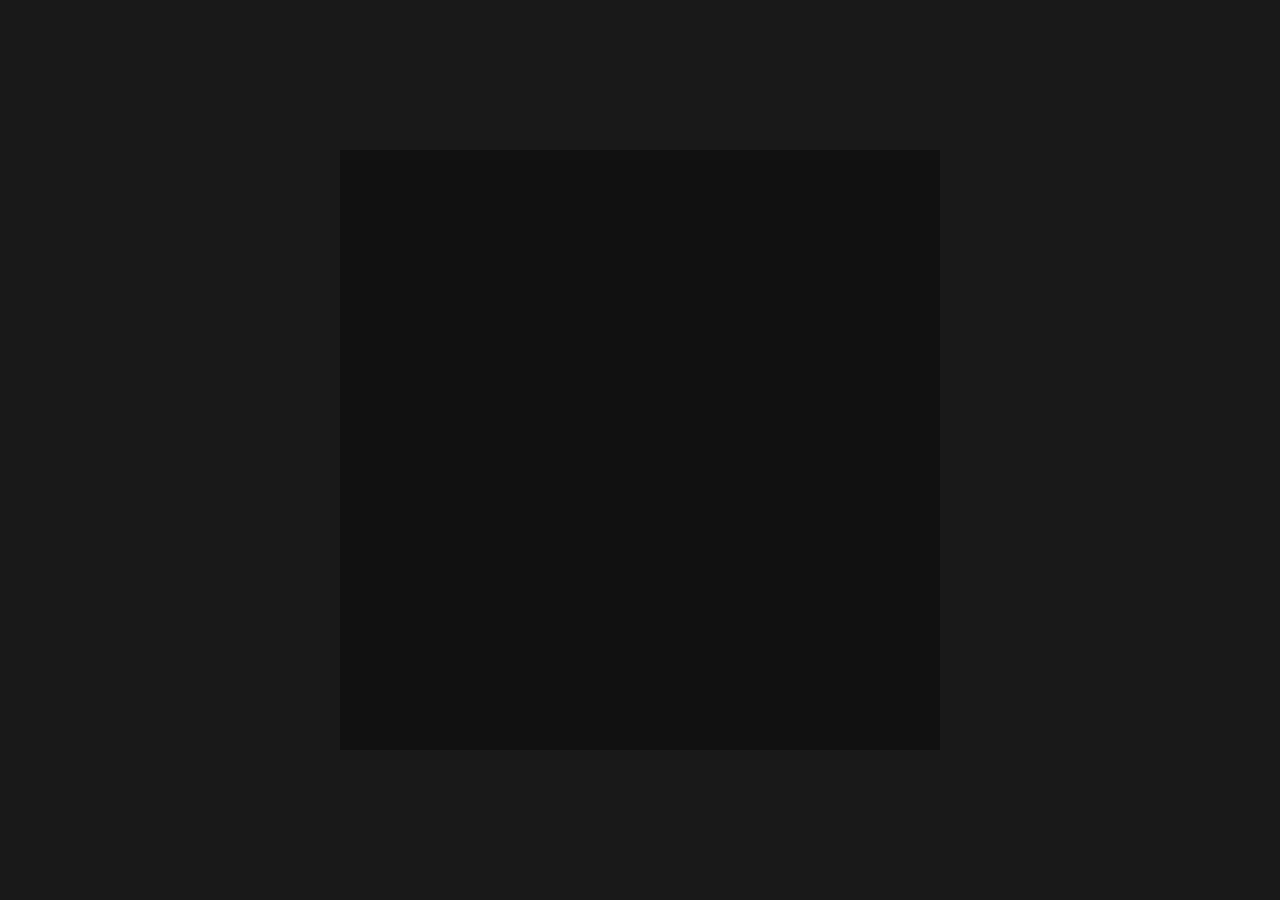
==== jogo-da-cobrinha/index.html @ ab2368f2 "Adicionando o CSS do jogo" ====
<!DOCTYPE html>
<html lang="en">
<head>
  <meta charset="UTF-8">
  <meta name="viewport" content="width=device-width, initial-scale=1.0">
  <title>Snake Game</title>
  <link rel="preconnect" href="https://fonts.googleapis.com">
  <link rel="preconnect" href="https://fonts.gstatic.com" crossorigin>
  <link href="https://fonts.googleapis.com/css2?family=Poppins:ital,wght@0,100;0,200;0,300;0,400;0,500;0,600;0,700;0,800;0,900;1,100;1,200;1,300;1,400;1,500;1,600;1,700;1,800;1,900&display=swap" rel="stylesheet">
  <link rel="stylesheet" href="./css/style.css">
</head>
<body>
  <canvas width="600" height="600"></canvas>

  <script src="./js/script.js"></script>
</body>
</html>
---- jogo-da-cobrinha/css/style.css ----
* {
  margin: 0;
  padding: 0;
  box-sizing: border-box;
  font-family: "Poppins", sans-serif;
}

body {
  background-color: #191919;
  display: flex;
  min-height: 100vh;
  align-items: center;
  justify-content: center;
  color: white;
  flex-direction: column;
}

canvas {
  background-color: #111;
}
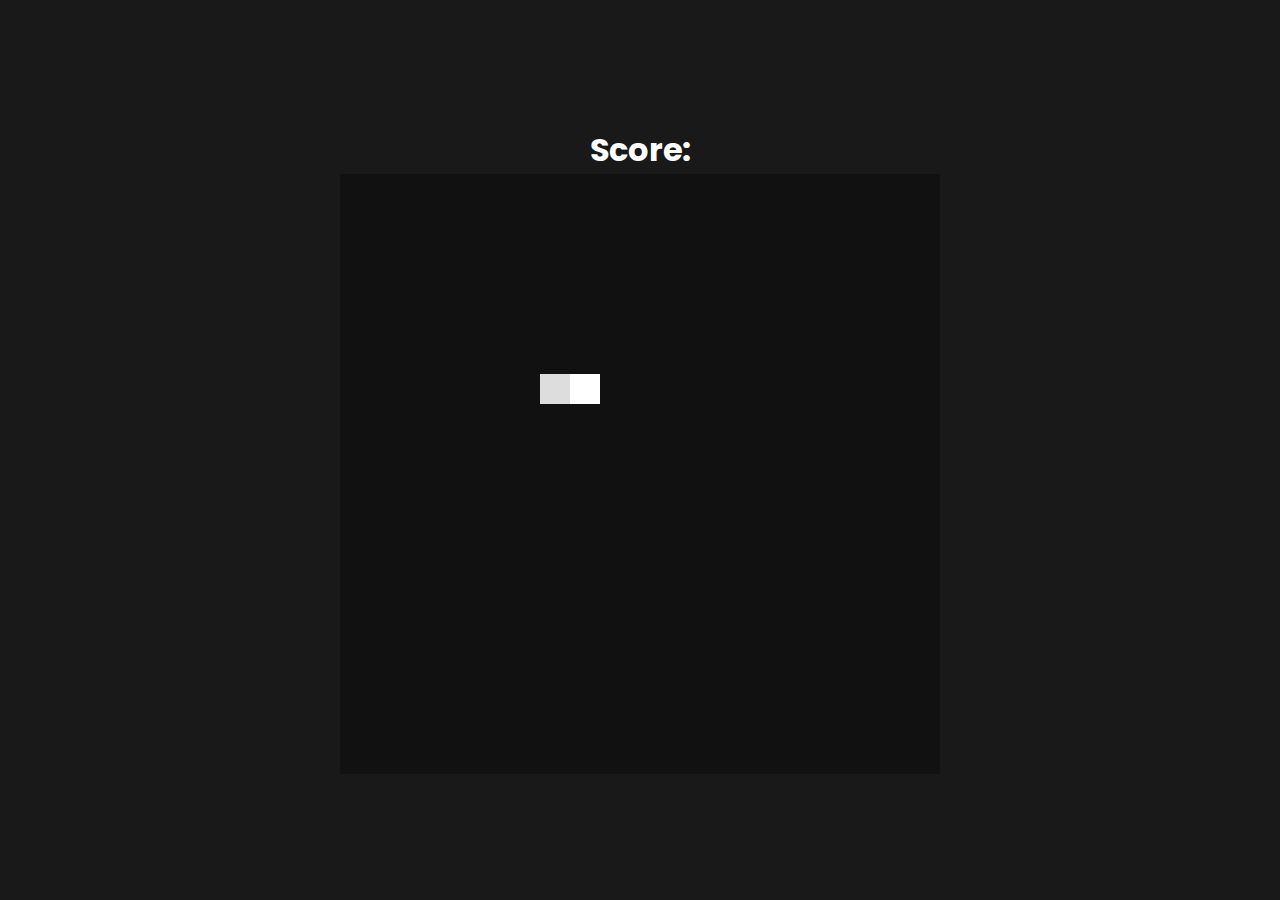
==== commit c0dd04e5: "Adicionando o score" ====
--- a/jogo-da-cobrinha/index.html
+++ b/jogo-da-cobrinha/index.html
@@ -10,6 +10,7 @@
   <link rel="stylesheet" href="./css/style.css">
 </head>
 <body>
+  <h1>Score:</h1>
   <canvas width="600" height="600"></canvas>
 
   <script src="./js/script.js"></script>
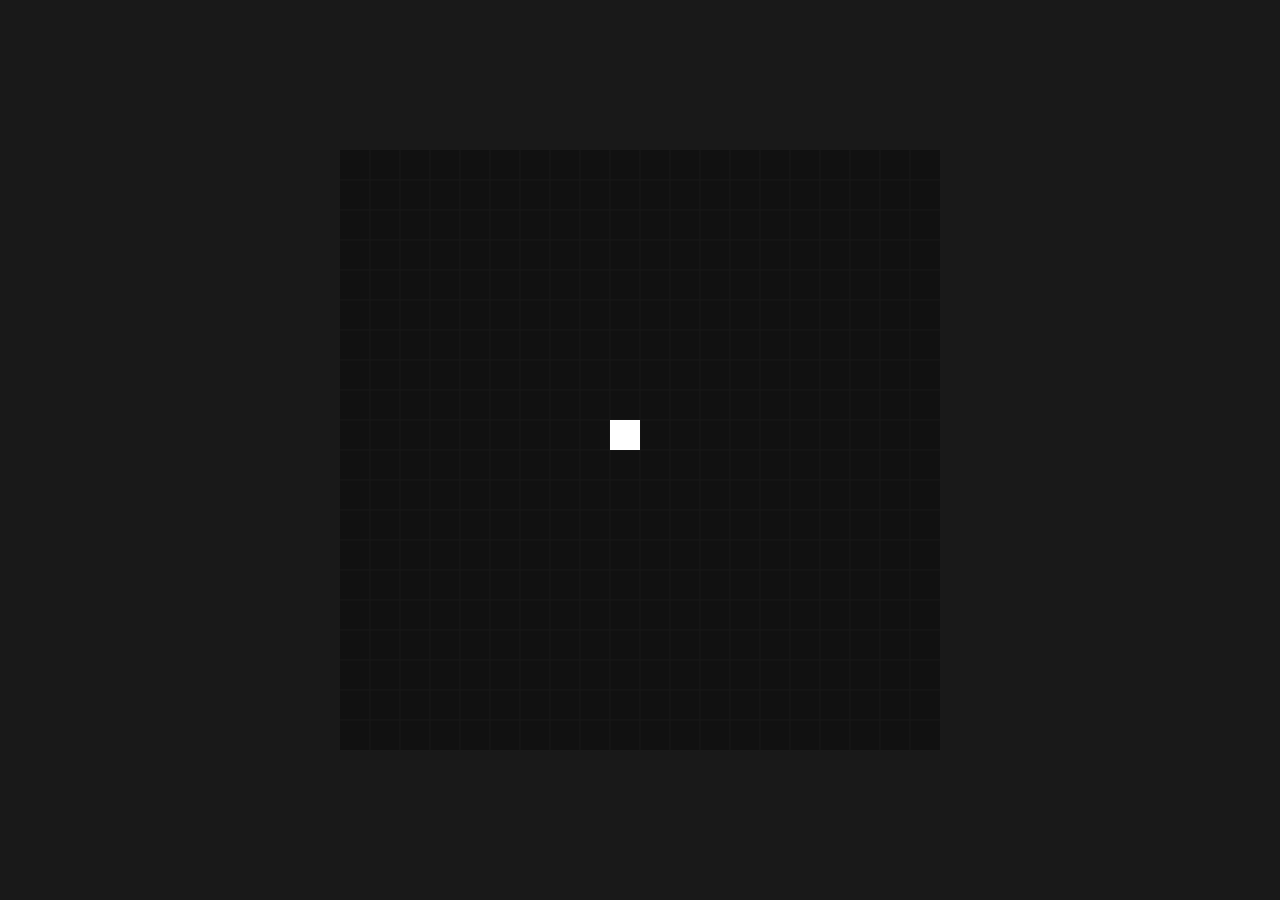
==== commit dfa13f34: "Fazendo o grid do jogo com JavaScript" ====
--- a/jogo-da-cobrinha/index.html
+++ b/jogo-da-cobrinha/index.html
@@ -10,7 +10,7 @@
   <link rel="stylesheet" href="./css/style.css">
 </head>
 <body>
-  <h1>Score:</h1>
+  
   <canvas width="600" height="600"></canvas>
 
   <script src="./js/script.js"></script>
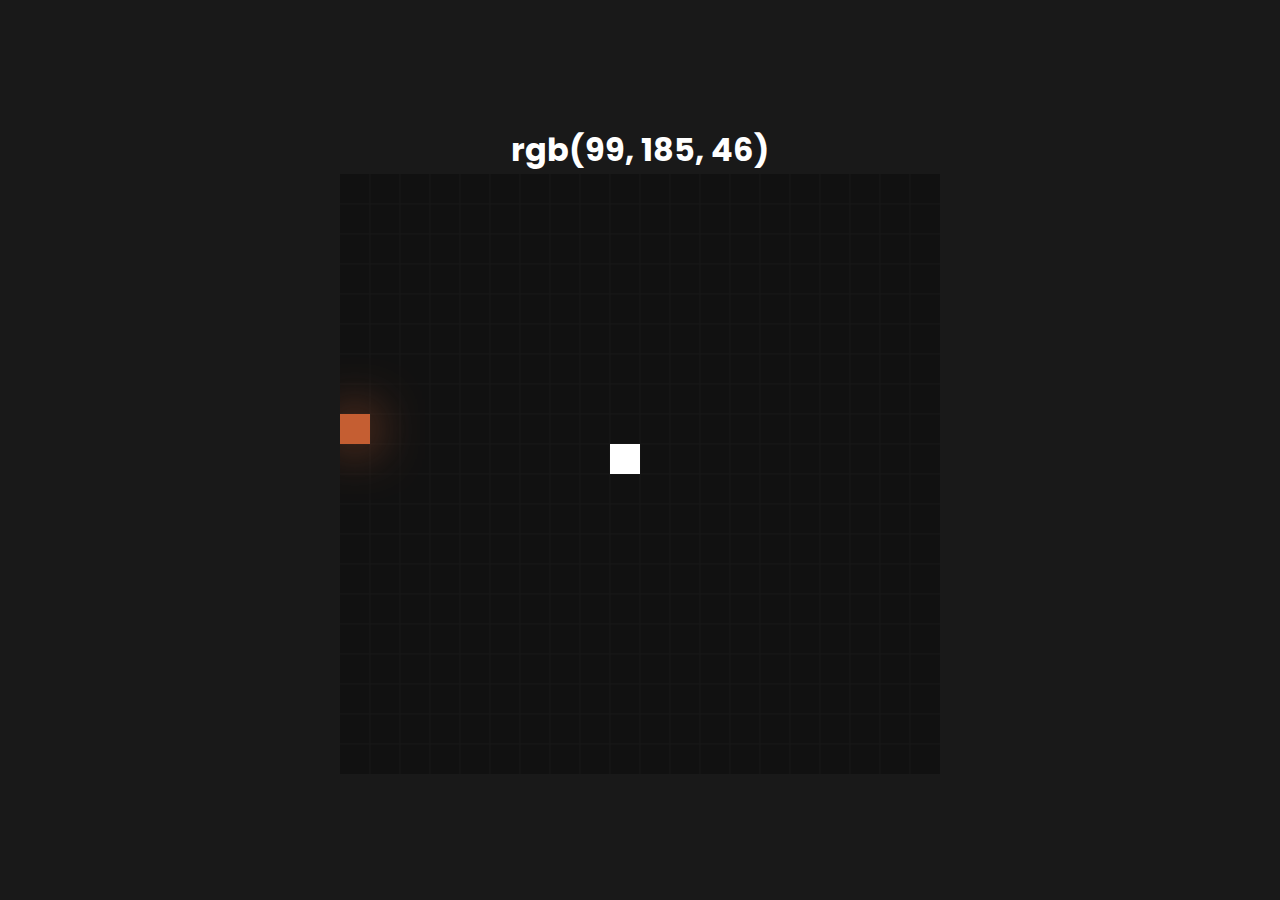
==== commit 6ae62855: "Fazendo a comida do jogo da cobra em posições aleatórias e cores aleatórias" ====
--- a/jogo-da-cobrinha/index.html
+++ b/jogo-da-cobrinha/index.html
@@ -10,7 +10,7 @@
   <link rel="stylesheet" href="./css/style.css">
 </head>
 <body>
-  
+  <h1></h1>
   <canvas width="600" height="600"></canvas>
 
   <script src="./js/script.js"></script>
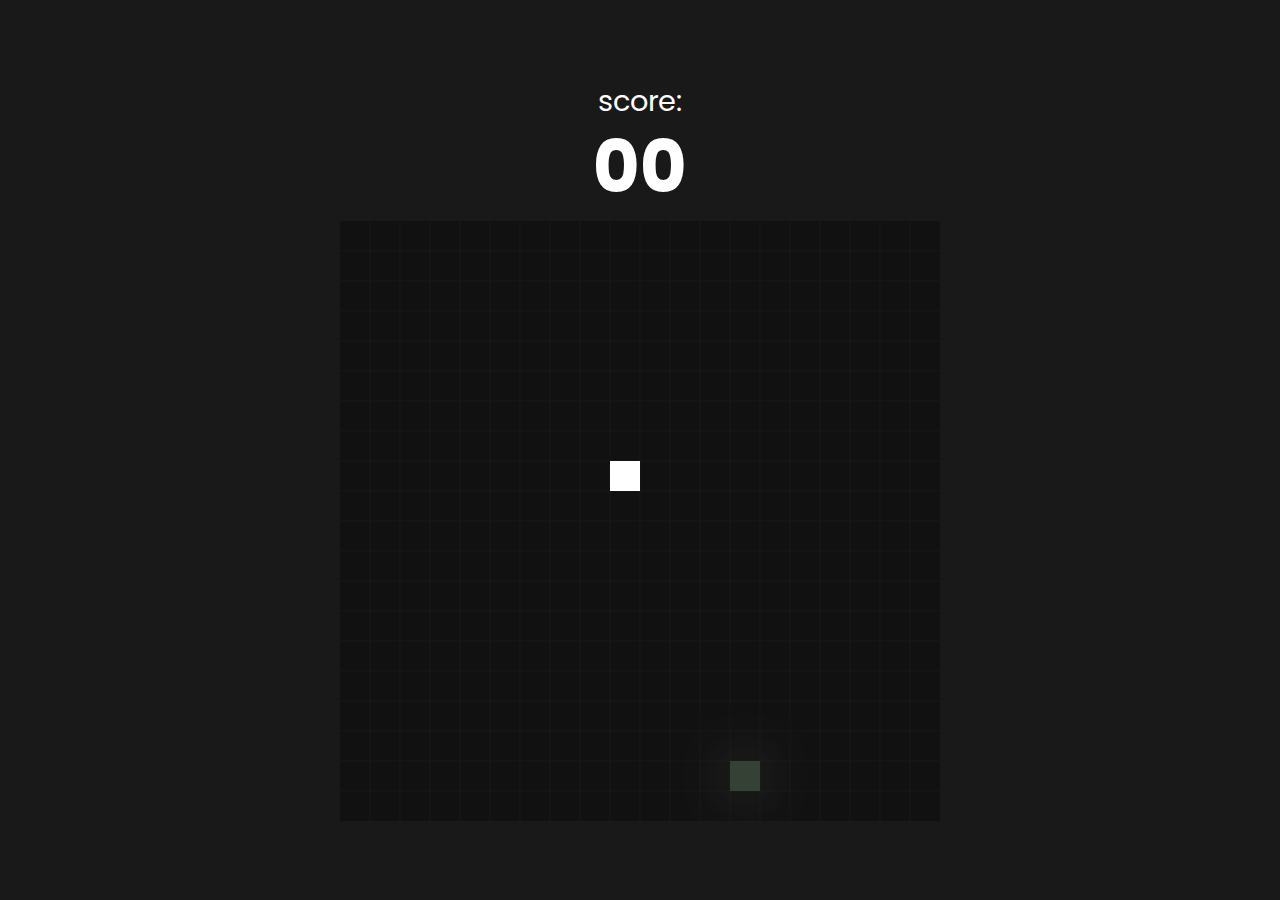
==== commit 6977bdfe: "Adicionando alguns jeitos de dar Game over" ====
--- a/jogo-da-cobrinha/index.html
+++ b/jogo-da-cobrinha/index.html
@@ -7,10 +7,21 @@
   <link rel="preconnect" href="https://fonts.googleapis.com">
   <link rel="preconnect" href="https://fonts.gstatic.com" crossorigin>
   <link href="https://fonts.googleapis.com/css2?family=Poppins:ital,wght@0,100;0,200;0,300;0,400;0,500;0,600;0,700;0,800;0,900;1,100;1,200;1,300;1,400;1,500;1,600;1,700;1,800;1,900&display=swap" rel="stylesheet">
+  <link rel="stylesheet" href="https://fonts.googleapis.com/css2?family=Material+Symbols+Outlined:opsz,wght,FILL,GRAD@20..48,100..700,0..1,-50..200" />
   <link rel="stylesheet" href="./css/style.css">
 </head>
 <body>
-  <h1></h1>
+  <div class="score">score: <span class="score--value">00</span></div>
+  <div class="menu-screen">
+    <span class="game-over">game over</span>
+    <span class="final-score">score: <span>00</span></span>
+    <button class="btn-play">
+      <span class="material-symbols-outlined">
+        play_circle
+        </span>
+      Jogar Novamente
+    </button>
+  </div>
   <canvas width="600" height="600"></canvas>
 
   <script src="./js/script.js"></script>
--- a/jogo-da-cobrinha/css/style.css
+++ b/jogo-da-cobrinha/css/style.css
@@ -17,4 +17,52 @@
 
 canvas {
   background-color: #111;
+}
+
+.score {
+  display: flex;
+  flex-direction: column;
+  align-items: center;
+  font-size: 1.8rem;
+}
+
+.score--value {
+  font-weight: 700;
+  font-size: 4.5rem;
+  display: block;
+  margin-top: -10px;
+}
+
+.menu-screen {
+  position: absolute;
+  display: none;
+  flex-direction: column;
+  align-items: center;
+  z-index: 1;
+}
+
+.game-over {
+  text-transform: uppercase;
+  font-weight: 700;
+  font-size: 3rem;
+}
+
+.final {
+  font-weight: 500;
+  font-size: 1.5rem;
+}
+
+.btn-play {
+  border: none;
+  border-radius: 100px;
+  padding: 10px 15px 10px 12px;
+  font-size: 1rem;
+  font-weight: 600;
+  color: #333;
+  margin-top: 40px;
+  display: flex;
+  align-items: center;
+  justify-content: center;
+  gap: 5px;
+  cursor: pointer;
 }